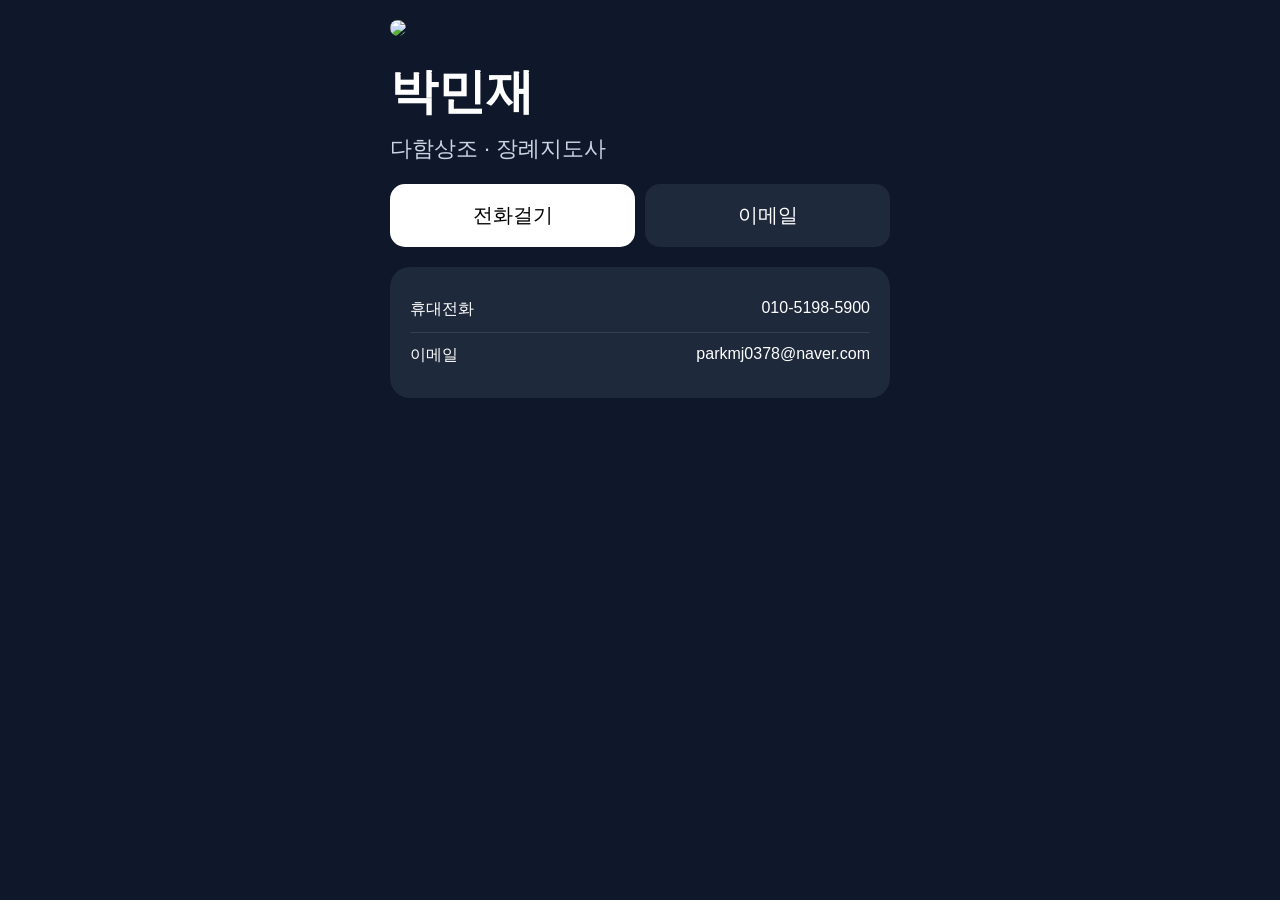
==== index.html @ 2f4a5f5d "Update index.html" ====
<!DOCTYPE html>
<html lang="ko">
<head>
<meta charset="UTF-8">
<meta name="viewport" content="width=device-width, initial-scale=1.0">
<title>박민재 디지털명함</title>

<style>
body{
margin:0;
background:#0f172a;
font-family:sans-serif;
color:white;
}

.container{
max-width:500px;
margin:auto;
padding:20px;
}

.photo{
width:100%;
border-radius:30px;
}

.name{
font-size:48px;
font-weight:bold;
margin-top:20px;
}

.job{
font-size:22px;
margin-top:10px;
color:#cbd5e1;
}

.buttons{
display:flex;
gap:10px;
margin-top:20px;
}

.btn{
flex:1;
padding:18px;
text-align:center;
border-radius:15px;
text-decoration:none;
font-size:20px;
}

.call{
background:white;
color:black;
}

.mail{
background:#1e293b;
color:white;
}

.info{
margin-top:20px;
background:#1e293b;
padding:20px;
border-radius:20px;
}

.row{
display:flex;
justify-content:space-between;
padding:12px 0;
border-bottom:1px solid rgba(255,255,255,.1);
}

.row:last-child{
border:none;
}
</style>

</head>

<body>

<div class="container">

<img src="portrait.png" class="photo">

<div class="name">박민재</div>

<div class="job">
다함상조 · 장례지도사
</div>

<div class="buttons">
<a class="btn call" href="tel:01051985900">전화걸기</a>
<a class="btn mail" href="mailto:parkmj0378@naver.com">이메일</a>
</div>

<div class="info">

<div class="row">
<span>휴대전화</span>
<span>010-5198-5900</span>
</div>

<div class="row">
<span>이메일</span>
<span>parkmj0378@naver.com</span>
</div>

</div>

</div>

</body>
</html>
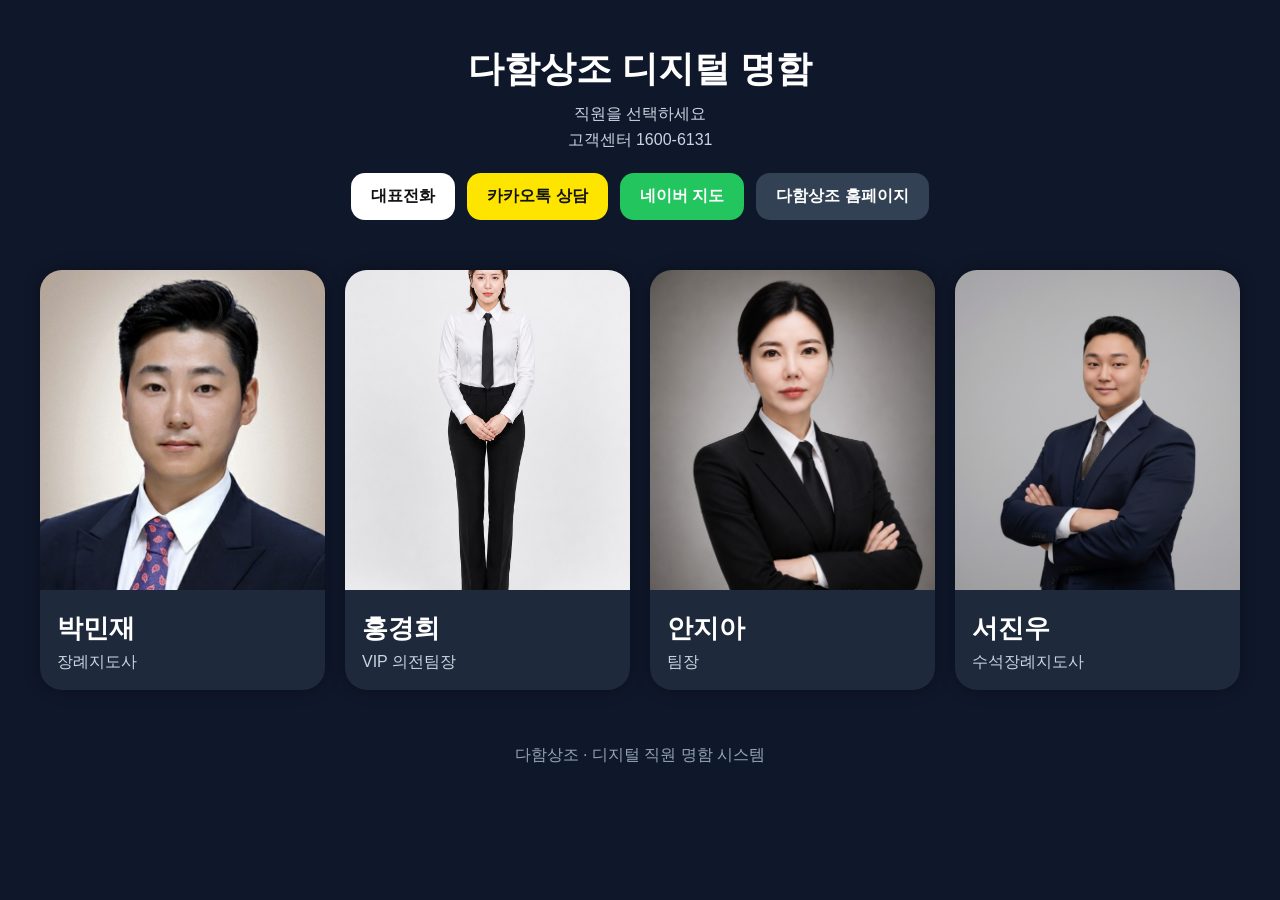
==== commit aabbfceb: "Update index.html" ====
--- a/index.html
+++ b/index.html
@@ -3,116 +3,81 @@
 <head>
 <meta charset="UTF-8">
 <meta name="viewport" content="width=device-width, initial-scale=1.0">
-<title>박민재 디지털명함</title>
-
+<title>다함상조 디지털 명함</title>
 <style>
-body{
-margin:0;
-background:#0f172a;
-font-family:sans-serif;
-color:white;
-}
-
-.container{
-max-width:500px;
-margin:auto;
-padding:20px;
-}
-
-.photo{
-width:100%;
-border-radius:30px;
-}
-
-.name{
-font-size:48px;
-font-weight:bold;
-margin-top:20px;
-}
-
-.job{
-font-size:22px;
-margin-top:10px;
-color:#cbd5e1;
-}
-
-.buttons{
-display:flex;
-gap:10px;
-margin-top:20px;
-}
-
-.btn{
-flex:1;
-padding:18px;
-text-align:center;
-border-radius:15px;
-text-decoration:none;
-font-size:20px;
-}
-
-.call{
-background:white;
-color:black;
-}
-
-.mail{
-background:#1e293b;
-color:white;
-}
-
-.info{
-margin-top:20px;
-background:#1e293b;
-padding:20px;
-border-radius:20px;
-}
-
-.row{
-display:flex;
-justify-content:space-between;
-padding:12px 0;
-border-bottom:1px solid rgba(255,255,255,.1);
-}
-
-.row:last-child{
-border:none;
-}
+body{margin:0;background:#0f172a;font-family:sans-serif;color:white;}
+.header{text-align:center;padding:45px 20px 25px;}
+.header h1{font-size:36px;margin:0 0 10px;}
+.header p{color:#cbd5e1;margin:5px 0;}
+.topBtns{display:flex;gap:12px;justify-content:center;flex-wrap:wrap;margin-top:22px;}
+.topBtns a{padding:13px 20px;border-radius:14px;text-decoration:none;font-weight:bold;}
+.call{background:white;color:#111;}
+.kakao{background:#fee500;color:#111;}
+.map{background:#22c55e;color:white;}
+.home{background:#334155;color:white;}
+.grid{display:grid;grid-template-columns:repeat(auto-fit,minmax(250px,1fr));gap:20px;padding:25px;max-width:1200px;margin:auto;}
+.card{background:#1e293b;border-radius:22px;overflow:hidden;text-decoration:none;color:white;box-shadow:0 0 15px rgba(0,0,0,.35);}
+.card img{width:100%;height:320px;object-fit:cover;}
+.info{padding:17px;}
+.name{font-size:26px;font-weight:bold;}
+.job{color:#cbd5e1;margin-top:6px;}
+.footer{text-align:center;color:#94a3b8;padding:30px 10px 45px;}
 </style>
-
 </head>
 
 <body>
 
-<div class="container">
+<div class="header">
+<h1>다함상조 디지털 명함</h1>
+<p>직원을 선택하세요</p>
+<p>고객센터 1600-6131</p>
 
-<img src="portrait.png" class="photo">
-
-<div class="name">박민재</div>
-
-<div class="job">
-다함상조 · 장례지도사
+<div class="topBtns">
+<a class="call" href="tel:16006131">대표전화</a>
+<a class="kakao" href="https://open.kakao.com/">카카오톡 상담</a>
+<a class="map" href="https://map.naver.com/">네이버 지도</a>
+<a class="home" href="https://parkminjae-5900.github.io/Hanul/">다함상조 홈페이지</a>
+</div>
 </div>
 
-<div class="buttons">
-<a class="btn call" href="tel:01051985900">전화걸기</a>
-<a class="btn mail" href="mailto:parkmj0378@naver.com">이메일</a>
+<div class="grid">
+
+<a class="card" href="./parkminjae/">
+<img src="./parkminjae/portrait.png">
+<div class="info">
+<div class="name">박민재</div>
+<div class="job">장례지도사</div>
 </div>
+</a>
 
+<a class="card" href="./hongkyunghee/">
+<img src="./hongkyunghee/portrait.png">
 <div class="info">
+<div class="name">홍경희</div>
+<div class="job">VIP 의전팀장</div>
+</div>
+</a>
 
-<div class="row">
-<span>휴대전화</span>
-<span>010-5198-5900</span>
+<a class="card" href="./anjia/">
+<img src="./anjia/portrait.png">
+<div class="info">
+<div class="name">안지아</div>
+<div class="job">팀장</div>
 </div>
+</a>
 
-<div class="row">
-<span>이메일</span>
-<span>parkmj0378@naver.com</span>
+<a class="card" href="./seojinwoo/">
+<img src="./seojinwoo/portrait.png">
+<div class="info">
+<div class="name">서진우</div>
+<div class="job">수석장례지도사</div>
 </div>
+</a>
 
 </div>
 
+<div class="footer">
+다함상조 · 디지털 직원 명함 시스템
 </div>
 
 </body>
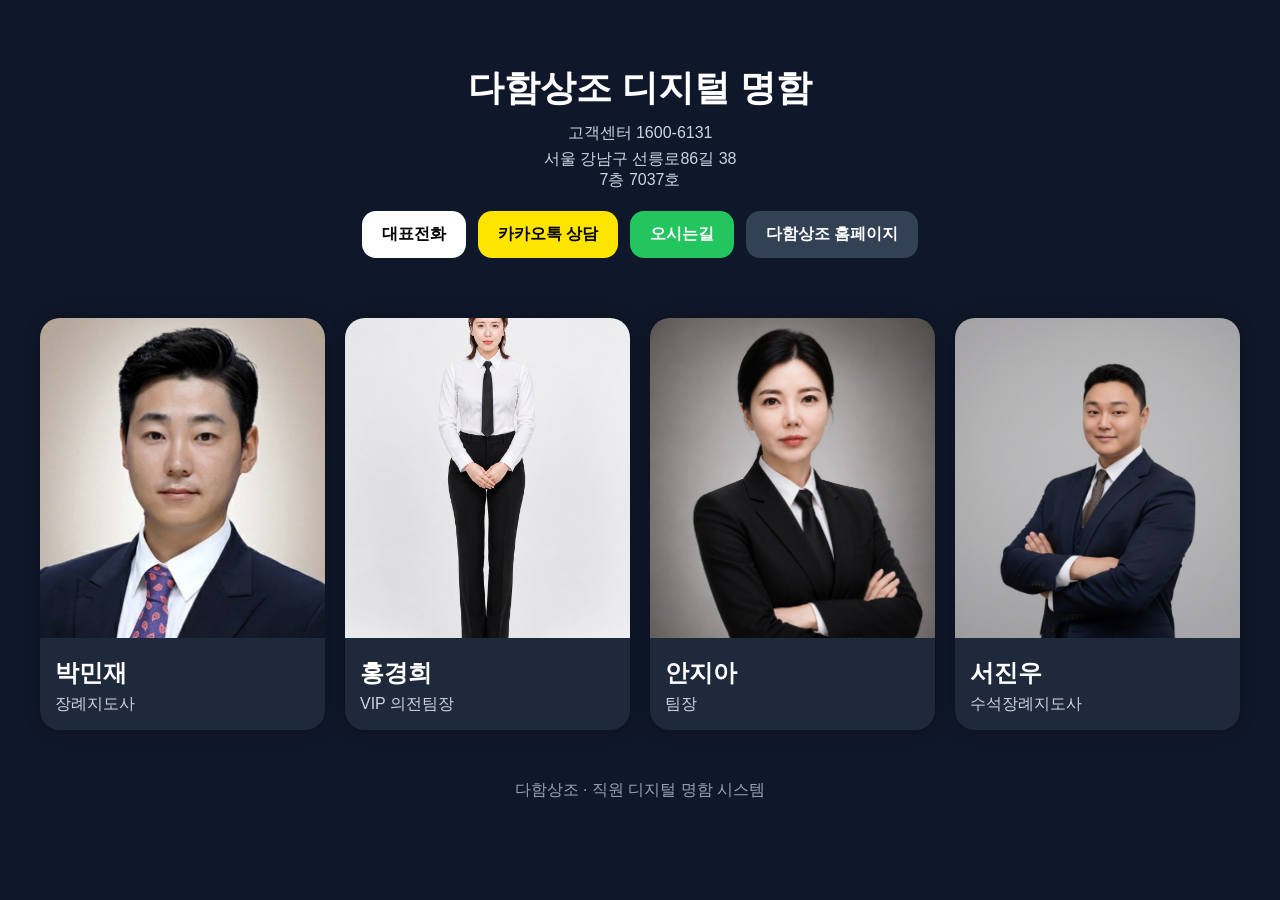
==== commit 0e2df38a: "Update index.html" ====
--- a/index.html
+++ b/index.html
@@ -1,43 +1,156 @@
 <!DOCTYPE html>
+
 <html lang="ko">
 <head>
 <meta charset="UTF-8">
 <meta name="viewport" content="width=device-width, initial-scale=1.0">
 <title>다함상조 디지털 명함</title>
+
 <style>
-body{margin:0;background:#0f172a;font-family:sans-serif;color:white;}
-.header{text-align:center;padding:45px 20px 25px;}
-.header h1{font-size:36px;margin:0 0 10px;}
-.header p{color:#cbd5e1;margin:5px 0;}
-.topBtns{display:flex;gap:12px;justify-content:center;flex-wrap:wrap;margin-top:22px;}
-.topBtns a{padding:13px 20px;border-radius:14px;text-decoration:none;font-weight:bold;}
-.call{background:white;color:#111;}
-.kakao{background:#fee500;color:#111;}
-.map{background:#22c55e;color:white;}
-.home{background:#334155;color:white;}
-.grid{display:grid;grid-template-columns:repeat(auto-fit,minmax(250px,1fr));gap:20px;padding:25px;max-width:1200px;margin:auto;}
-.card{background:#1e293b;border-radius:22px;overflow:hidden;text-decoration:none;color:white;box-shadow:0 0 15px rgba(0,0,0,.35);}
-.card img{width:100%;height:320px;object-fit:cover;}
-.info{padding:17px;}
-.name{font-size:26px;font-weight:bold;}
-.job{color:#cbd5e1;margin-top:6px;}
-.footer{text-align:center;color:#94a3b8;padding:30px 10px 45px;}
+
+body{
+margin:0;
+background:#0f172a;
+font-family:sans-serif;
+color:white;
+}
+
+.header{
+text-align:center;
+padding:40px;
+}
+
+.header h1{
+font-size:36px;
+margin-bottom:10px;
+}
+
+.header p{
+color:#cbd5e1;
+margin:5px 0;
+}
+
+.topBtns{
+display:flex;
+gap:12px;
+justify-content:center;
+flex-wrap:wrap;
+margin-top:20px;
+}
+
+.topBtns a{
+padding:13px 20px;
+border-radius:14px;
+text-decoration:none;
+font-weight:bold;
+}
+
+.call{
+background:white;
+color:black;
+}
+
+.kakao{
+background:#FEE500;
+color:black;
+}
+
+.map{
+background:#22c55e;
+color:white;
+}
+
+.home{
+background:#334155;
+color:white;
+}
+
+.grid{
+display:grid;
+grid-template-columns:repeat(auto-fit,minmax(250px,1fr));
+gap:20px;
+padding:20px;
+max-width:1200px;
+margin:auto;
+}
+
+.card{
+background:#1e293b;
+border-radius:20px;
+overflow:hidden;
+text-decoration:none;
+color:white;
+box-shadow:0 0 15px rgba(0,0,0,.3);
+}
+
+.card:hover{
+transform:translateY(-5px);
+transition:.3s;
+}
+
+.card img{
+width:100%;
+height:320px;
+object-fit:cover;
+}
+
+.info{
+padding:15px;
+}
+
+.name{
+font-size:24px;
+font-weight:bold;
+}
+
+.job{
+color:#cbd5e1;
+margin-top:5px;
+}
+
+.footer{
+text-align:center;
+padding:30px;
+color:#94a3b8;
+}
+
 </style>
+
 </head>
 
 <body>
 
 <div class="header">
+
 <h1>다함상조 디지털 명함</h1>
-<p>직원을 선택하세요</p>
+
 <p>고객센터 1600-6131</p>
 
+<p>
+서울 강남구 선릉로86길 38<br>
+7층 7037호
+</p>
+
 <div class="topBtns">
-<a class="call" href="tel:16006131">대표전화</a>
-<a class="kakao" href="https://open.kakao.com/">카카오톡 상담</a>
-<a class="map" href="https://map.naver.com/">네이버 지도</a>
-<a class="home" href="https://parkminjae-5900.github.io/Hanul/">다함상조 홈페이지</a>
+
+<a class="call" href="tel:16006131">
+대표전화
+</a>
+
+<a class="kakao" href="https://open.kakao.com/o/sNL1UJxi">
+카카오톡 상담
+</a>
+
+<a class="map" href="https://map.naver.com/v5/search/서울%20강남구%20선릉로86길%2038">
+오시는길
+</a>
+
+<a class="home" href="http://www.dahamsangjo.com/theme/p003/index/business_03.php">
+다함상조 홈페이지
+</a>
+
 </div>
+
 </div>
 
 <div class="grid">
@@ -77,8 +190,9 @@
 </div>
 
 <div class="footer">
-다함상조 · 디지털 직원 명함 시스템
+다함상조 · 직원 디지털 명함 시스템
 </div>
 
 </body>
 </html>
+
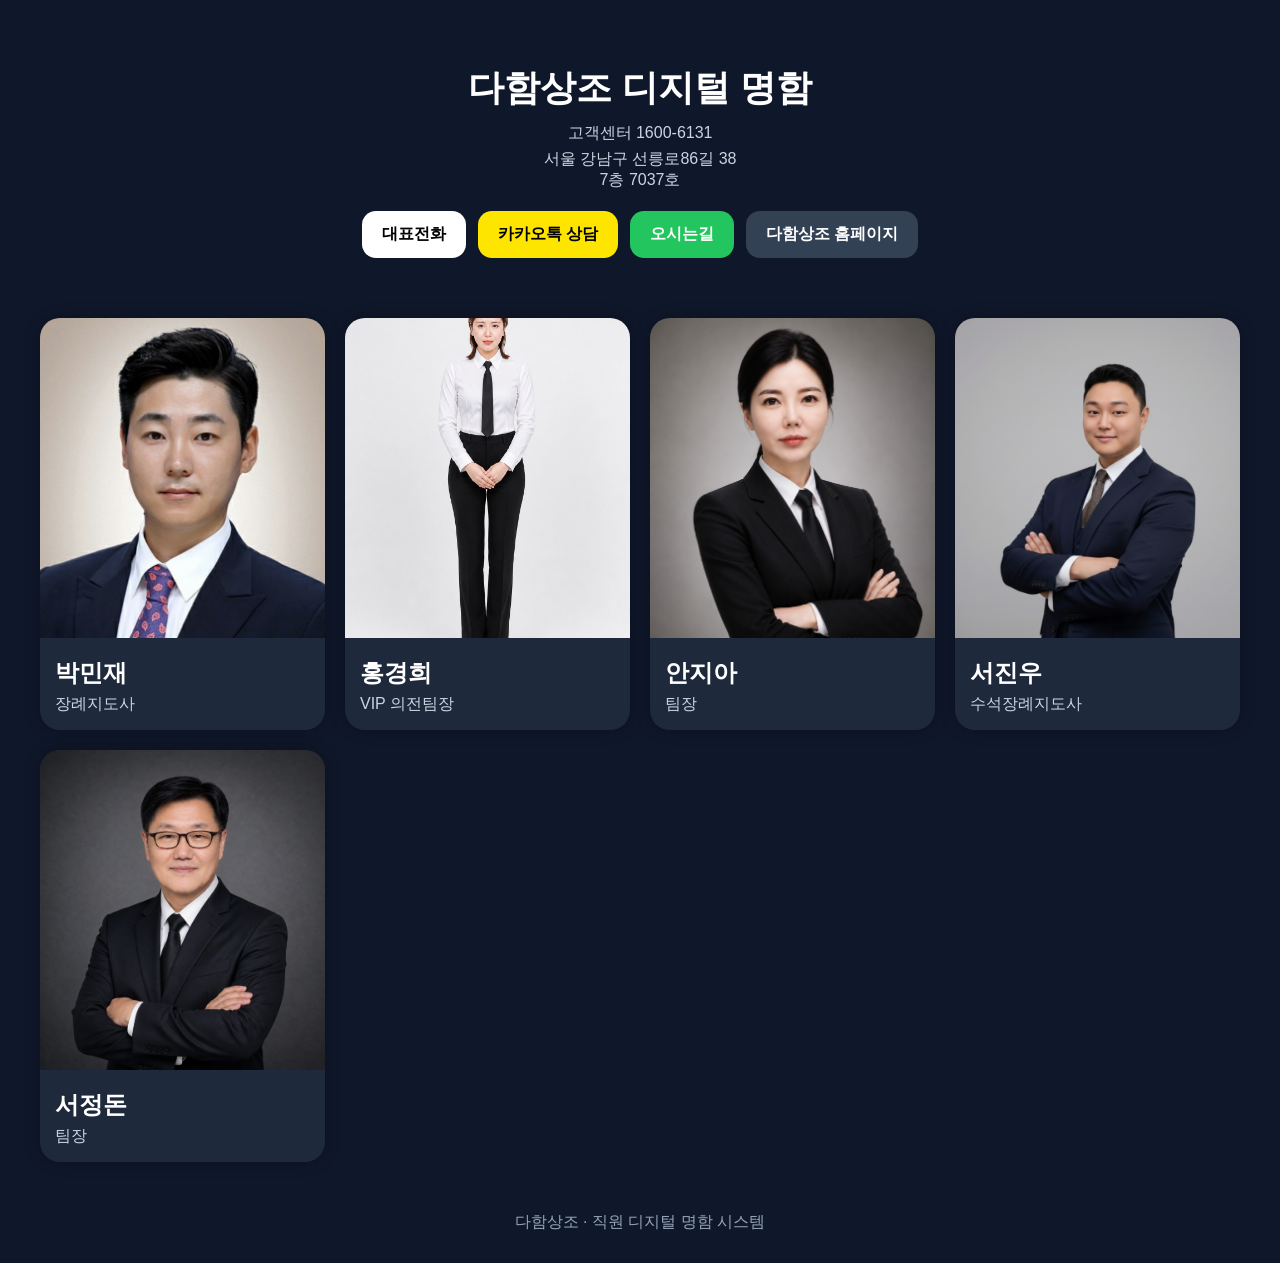
==== commit a5f93ae3: "Update index.html" ====
--- a/index.html
+++ b/index.html
@@ -187,6 +187,14 @@
 </div>
 </a>
 
+<a class="card" href="./seojeongdon/">
+<img src="./seojeongdon/portrait.png">
+<div class="info">
+<div class="name">서정돈</div>
+<div class="job">팀장</div>
+</div>
+</a>
+  
 </div>
 
 <div class="footer">
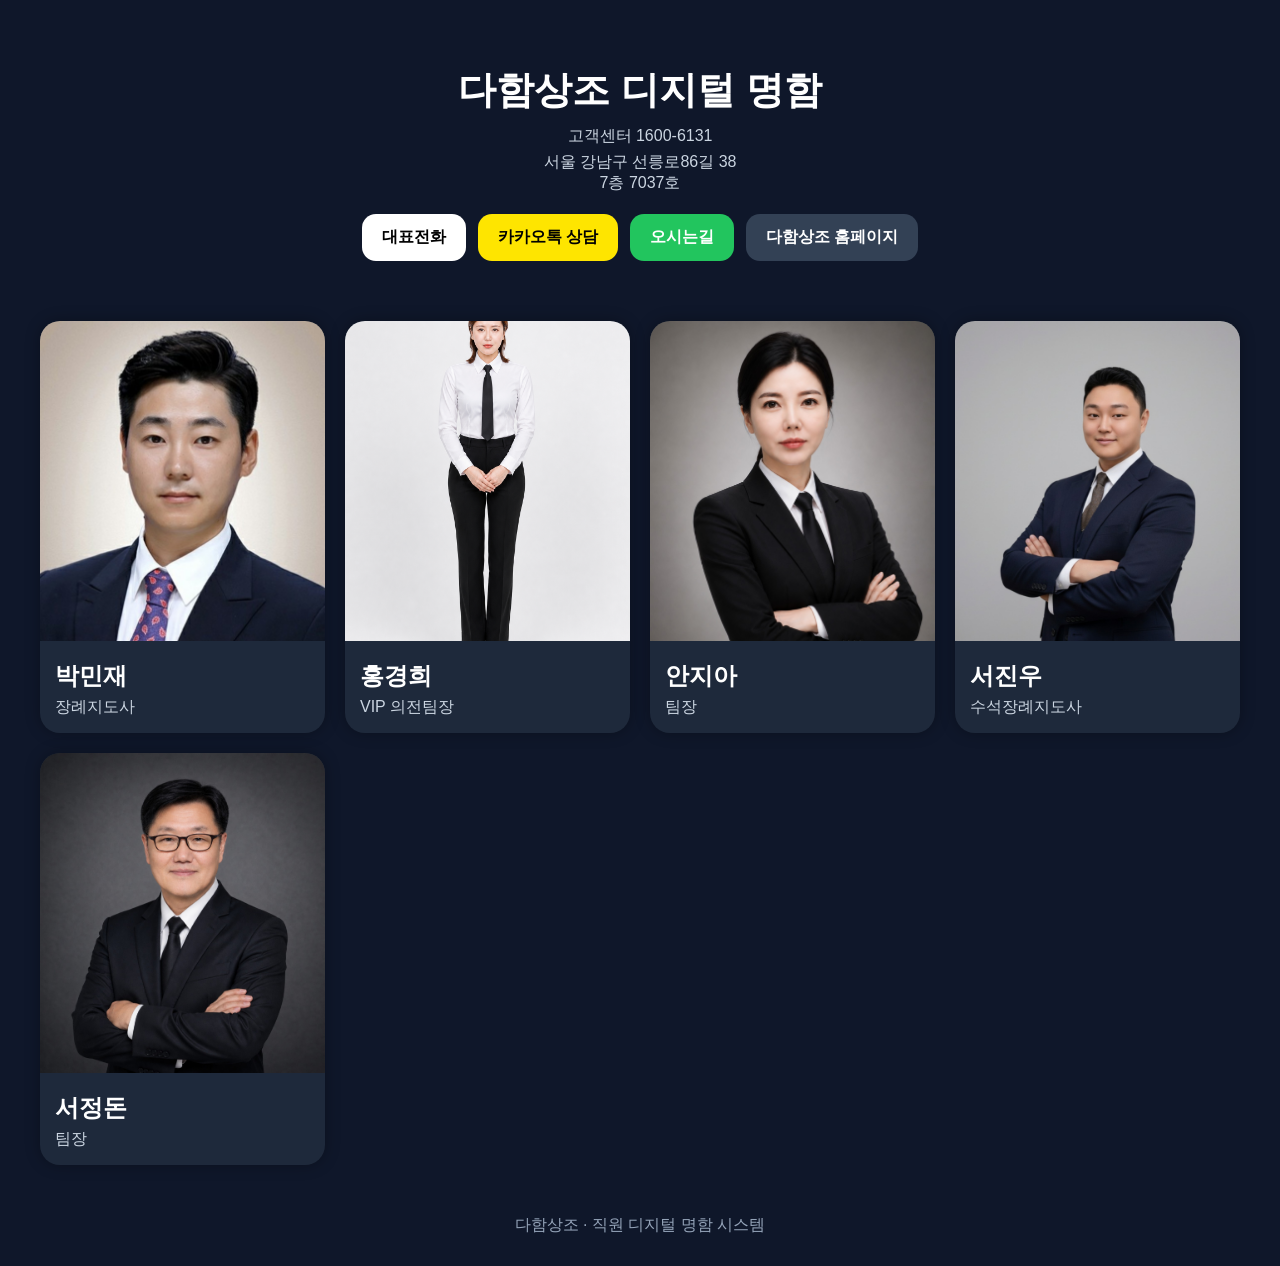
==== commit 4810be15: "Update index.html" ====
--- a/index.html
+++ b/index.html
@@ -7,27 +7,26 @@
 <title>다함상조 디지털 명함</title>
 
 <style>
-
 body{
 margin:0;
 background:#0f172a;
-font-family:sans-serif;
+font-family:'Noto Sans KR',sans-serif;
 color:white;
 }
 
 .header{
 text-align:center;
-padding:40px;
+padding:40px 20px;
 }
 
 .header h1{
-font-size:36px;
+font-size:38px;
 margin-bottom:10px;
 }
 
 .header p{
+margin:5px 0;
 color:#cbd5e1;
-margin:5px 0;
 }
 
 .topBtns{
@@ -113,7 +112,6 @@
 padding:30px;
 color:#94a3b8;
 }
-
 </style>
 
 </head>
@@ -194,7 +192,7 @@
 <div class="job">팀장</div>
 </div>
 </a>
-  
+
 </div>
 
 <div class="footer">
@@ -203,4 +201,3 @@
 
 </body>
 </html>
-
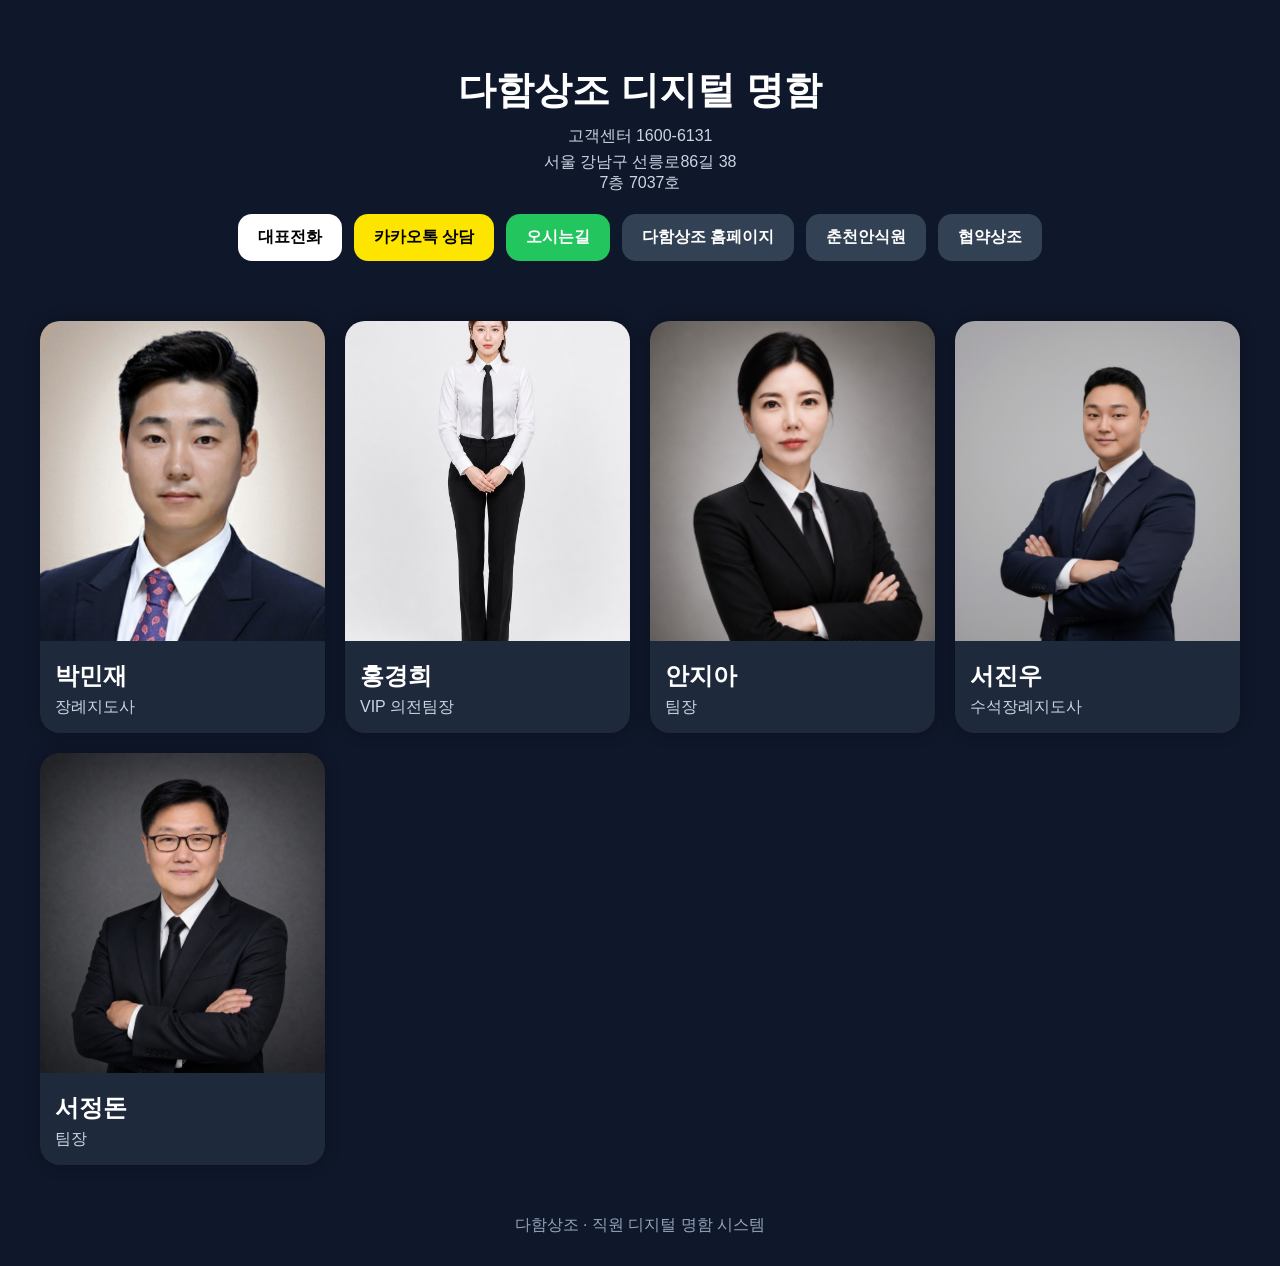
==== commit 6677cf88: "Update index.html" ====
--- a/index.html
+++ b/index.html
@@ -143,8 +143,15 @@
 오시는길
 </a>
 
-<a class="home" href="http://www.dahamsangjo.com/theme/p003/index/business_03.php">
+<a class="home" href="https://www.dahamsangjo.co.kr">
 다함상조 홈페이지
+<a class="home" href="https://www.dahamsangjo.co.kr/chuncheon.html">
+춘천안식원
+</a>
+
+<a class="home" href="https://www.dahamsangjo.co.kr/incheon.html">
+협약상조
+</a>
 </a>
 
 </div>
